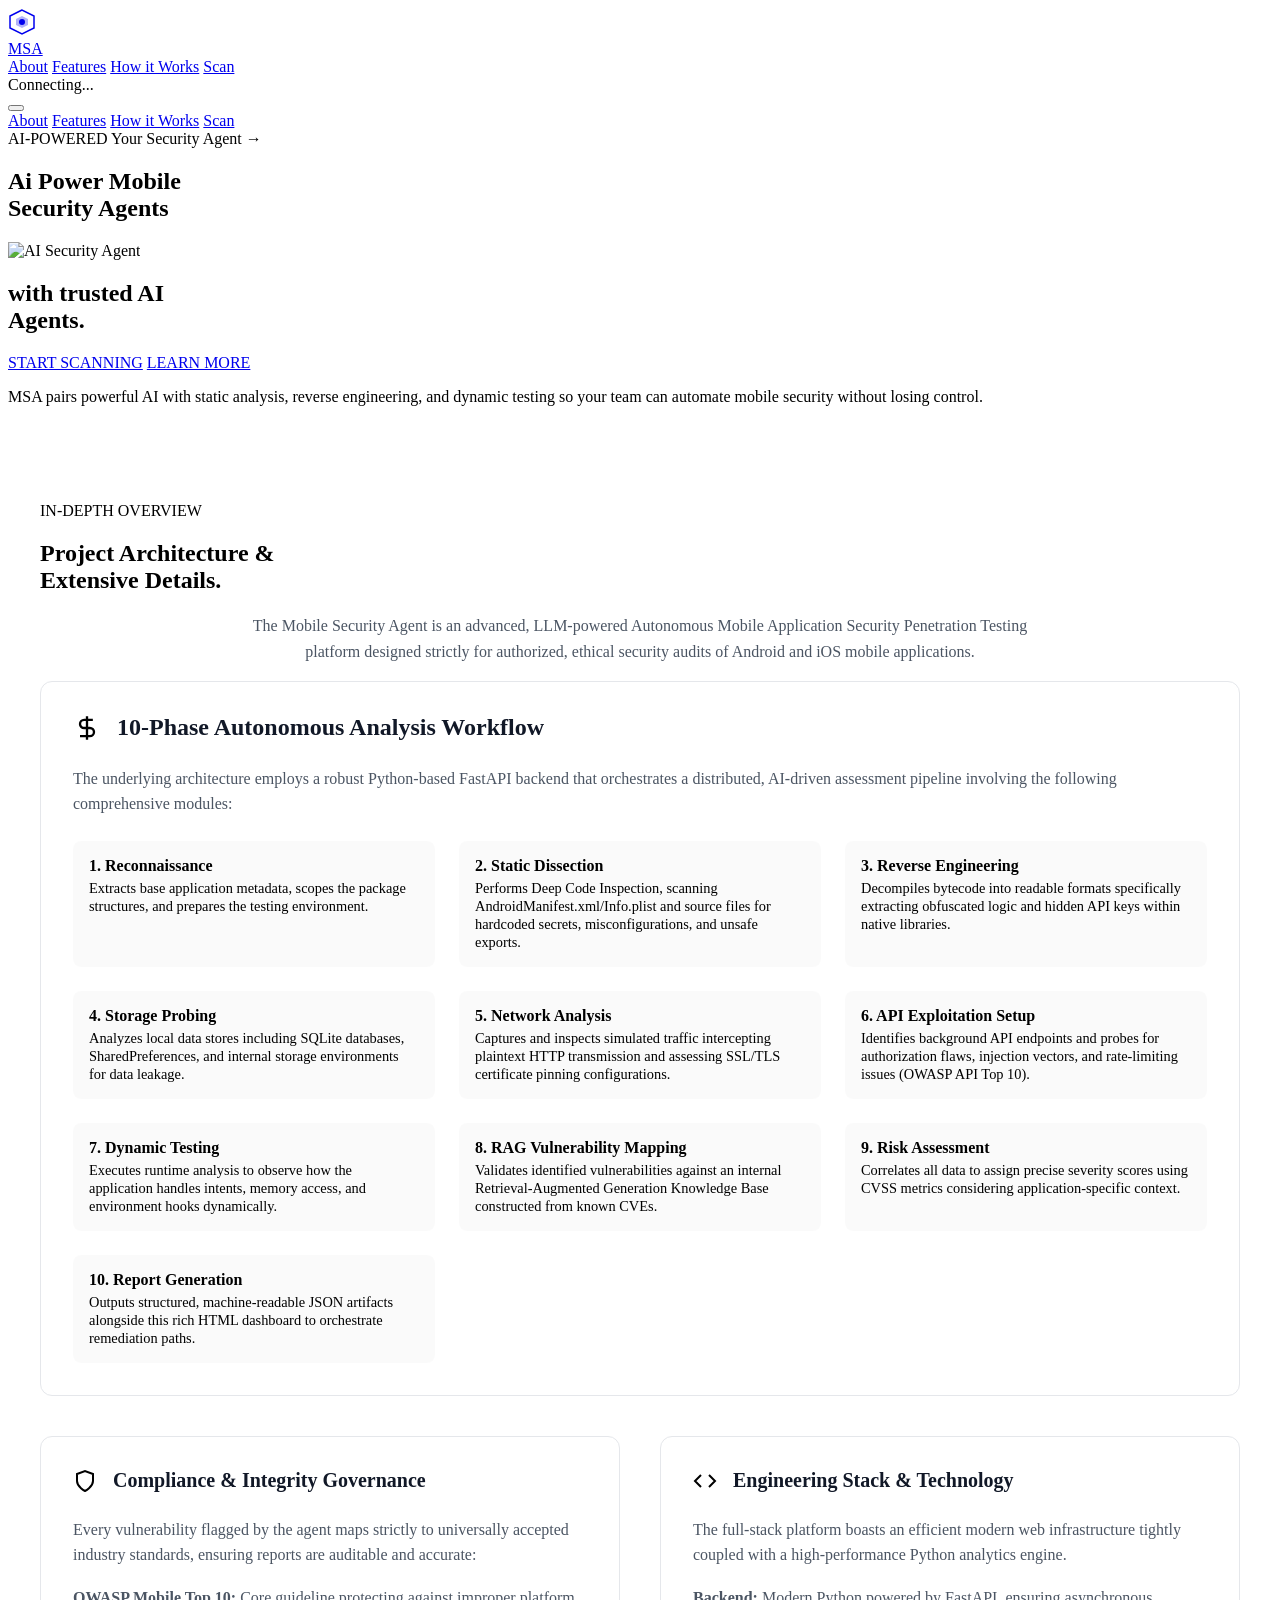
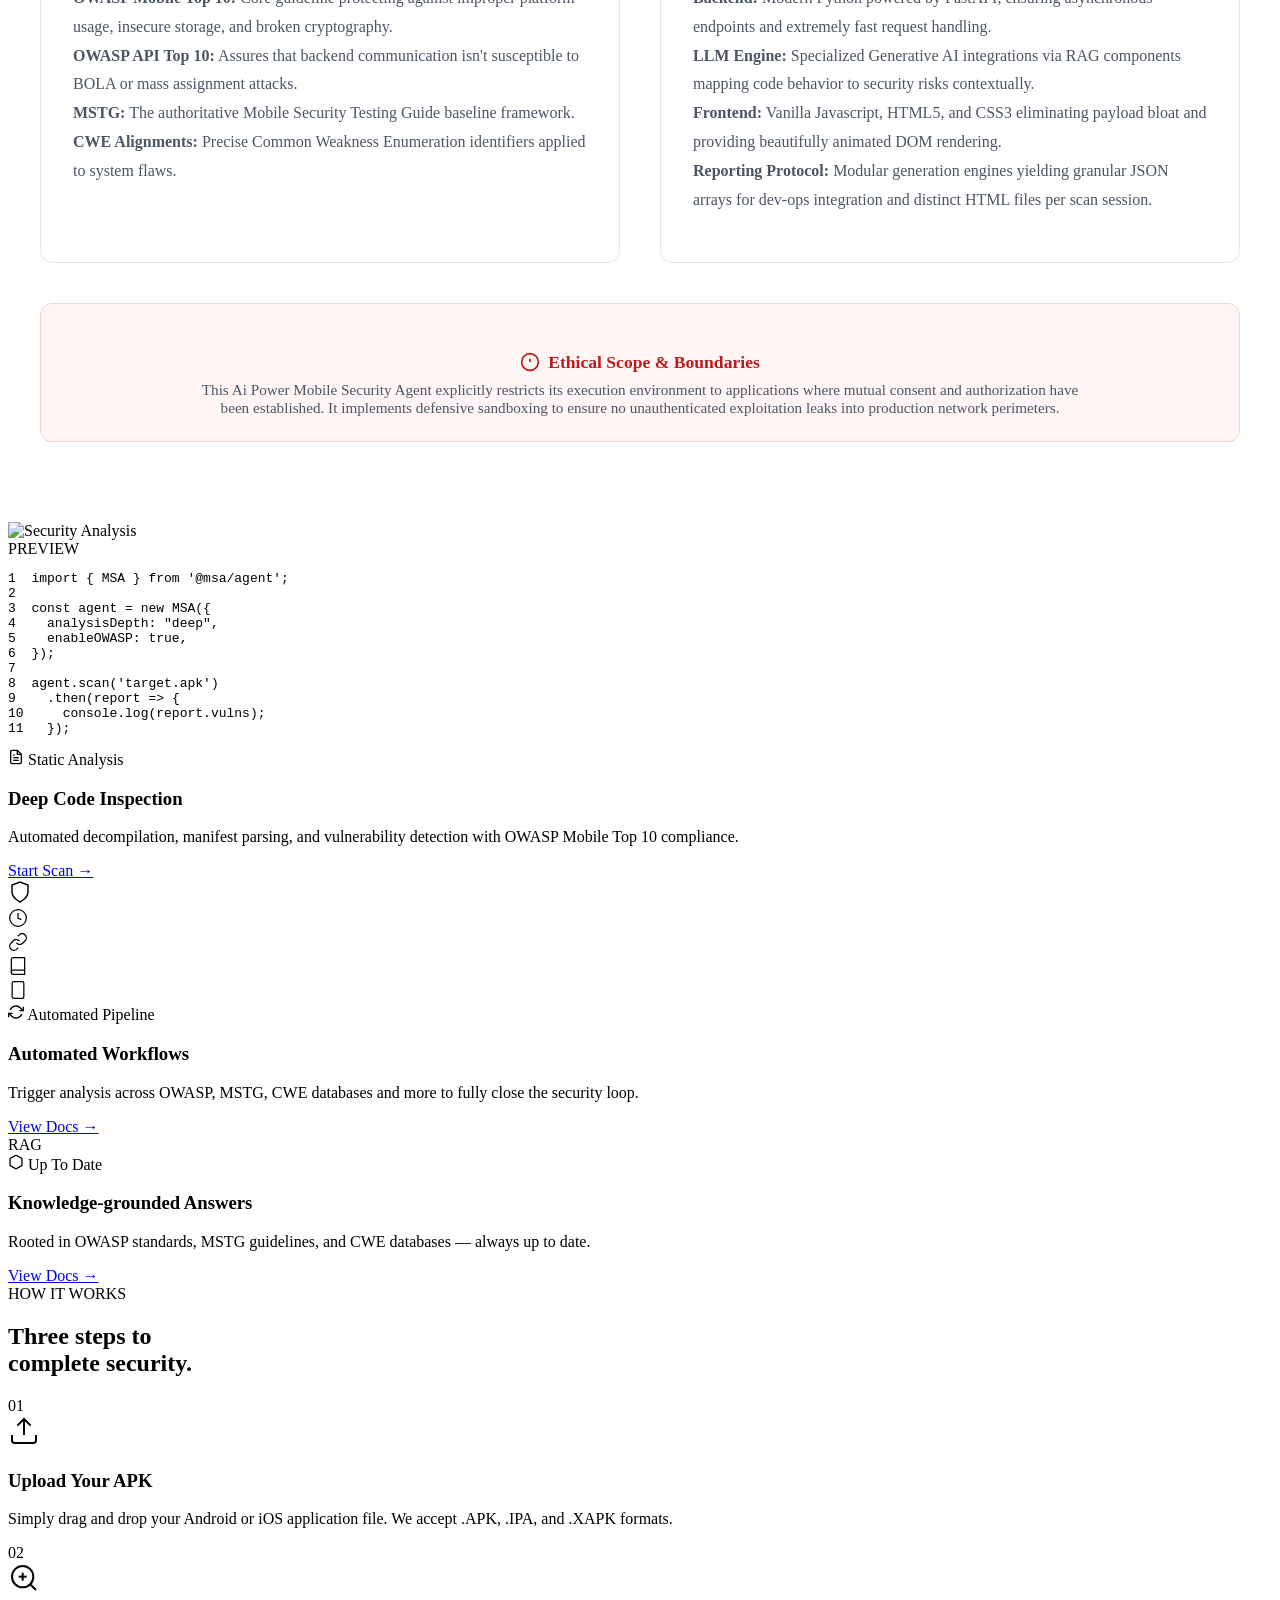
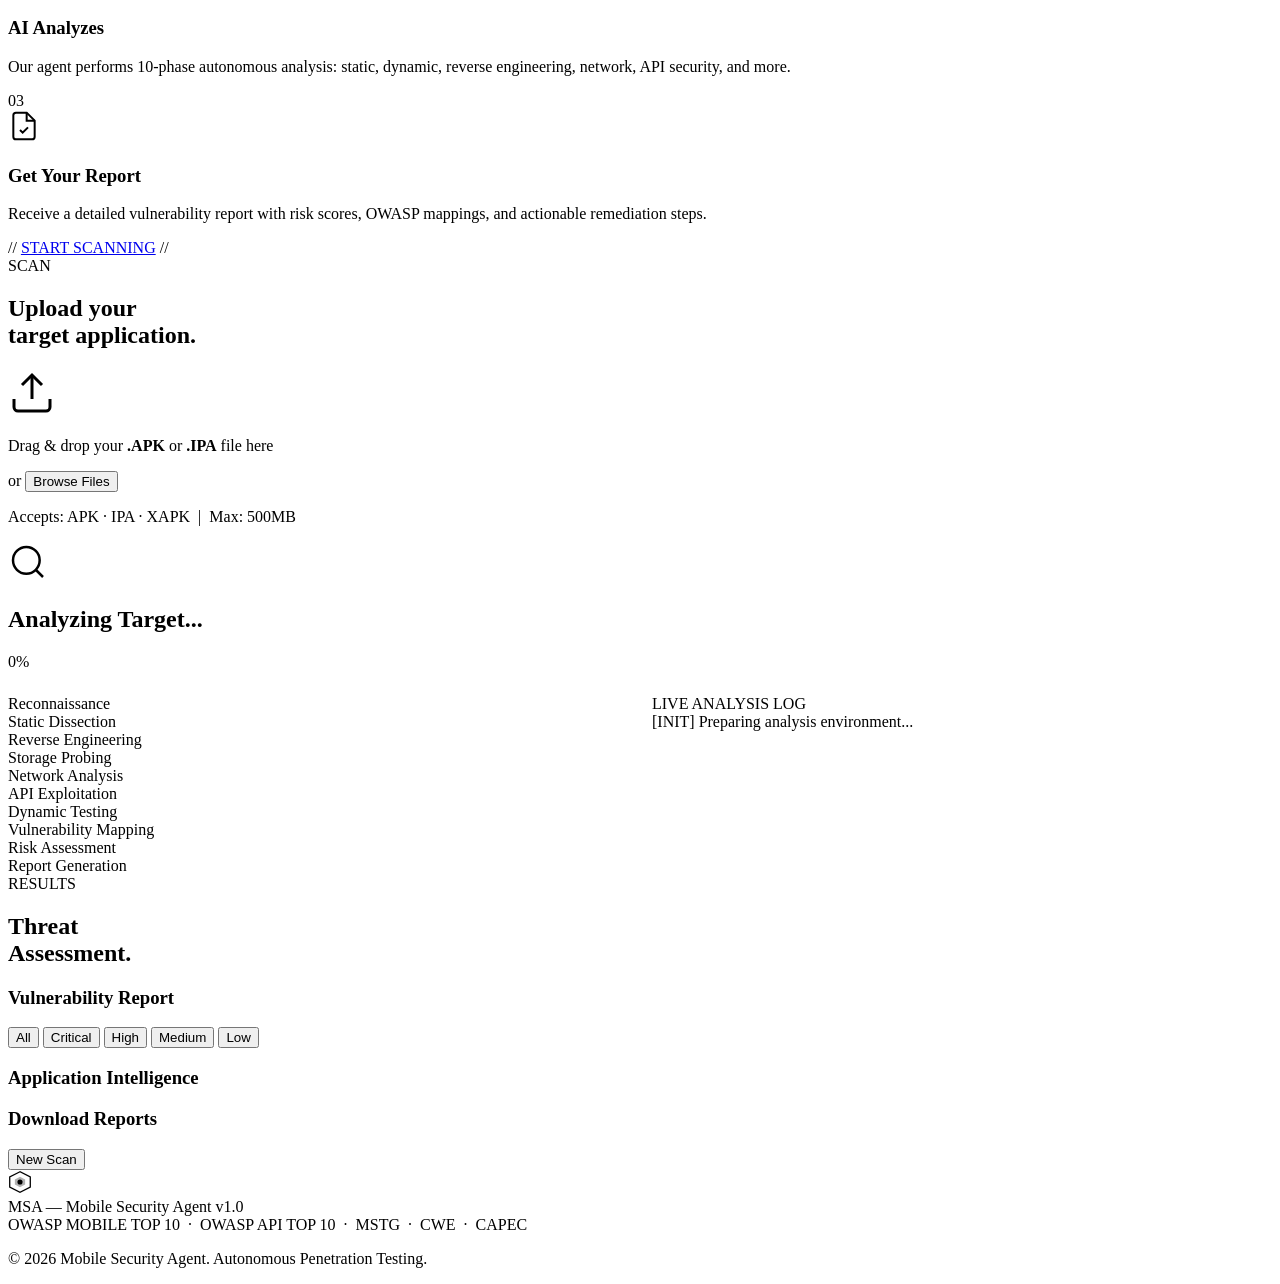
==== frontend/index.html @ b388f458 "chore: initial project setup and security baselines" ====
<!DOCTYPE html>
<html lang="en">

<head>
    <meta charset="UTF-8">
    <meta name="viewport" content="width=device-width, initial-scale=1.0">
    <meta name="description"
        content="Mobile Security Agent — Autonomous AI-powered mobile application security penetration testing platform.">
    <title>Ai Power Mobile Security Agents - Project Details</title>
    <link rel="preconnect" href="https://fonts.googleapis.com">
    <link rel="preconnect" href="https://fonts.gstatic.com" crossorigin>
    <link
        href="https://fonts.googleapis.com/css2?family=Inter:wght@300;400;500;600;700;800;900&family=JetBrains+Mono:wght@400;500;600&display=swap"
        rel="stylesheet">
    <link rel="stylesheet" href="/static/styles.css?v=2.0">
</head>

<body>
    <!-- Main Content -->
    <header id="main-header">
        <nav class="nav-container">
            <a href="#" class="nav-logo" id="nav-logo">
                <div class="logo-symbol">
                    <svg width="28" height="28" viewBox="0 0 28 28" fill="none">
                        <path d="M14 2L2 8v12l12 6 12-6V8L14 2z" stroke="currentColor" stroke-width="1.5" fill="none" />
                        <path d="M14 8l-6 3v6l6 3 6-3v-6l-6-3z" fill="currentColor" opacity="0.3" />
                        <circle cx="14" cy="14" r="3" fill="currentColor" />
                    </svg>
                </div>
                <span class="logo-text">MSA</span>
            </a>
            <div class="nav-center" id="nav-links">
                <a href="#about" class="nav-link">About</a>
                <a href="#features" class="nav-link">Features</a>
                <a href="#how-it-works" class="nav-link">How it Works</a>
                <a href="#scan" class="nav-link">Scan</a>
            </div>
            <div class="nav-right">
                <div class="status-pill" id="server-status">
                    <span class="status-dot"></span>
                    <span class="status-text">Connecting...</span>
                </div>
                <button class="hamburger" id="hamburger-btn" aria-label="Menu">
                    <span></span>
                    <span></span>
                    <span></span>
                </button>
            </div>
        </nav>
        <!-- Mobile Menu -->
        <div class="mobile-menu hidden" id="mobile-menu">
            <a href="#about" class="mobile-link">About</a>
            <a href="#features" class="mobile-link">Features</a>
            <a href="#how-it-works" class="mobile-link">How it Works</a>
            <a href="#scan" class="mobile-link">Scan</a>
        </div>
    </header>

    <!-- Main Content -->
    <main>
        <!-- Hero Section -->
        <section class="hero-section" id="hero">
            <div class="hero-content">
                <div class="hero-badge">
                    <span class="badge-tag">AI-POWERED</span>
                    <span class="badge-text">Your Security Agent →</span>
                </div>
                <h1 class="hero-title">
                    Ai Power Mobile<br>
                    Security Agents
                </h1>
                <div class="hero-image-container">
                    <img src="/static/images/hero-front.png" alt="AI Security Agent" class="hero-image" id="hero-img">
                    <div class="hero-image-glow"></div>
                </div>
                <h2 class="hero-subtitle">
                    with trusted AI<br>Agents.
                </h2>
                <div class="hero-cta-group">
                    <a href="#scan" class="btn btn-primary" id="hero-scan-btn">START SCANNING</a>
                    <a href="#features" class="btn btn-outline-accent">LEARN MORE</a>
                </div>
                <p class="hero-desc">
                    MSA pairs powerful AI with static analysis, reverse engineering,
                    and dynamic testing so your team can automate mobile security without losing control.
                </p>
            </div>
        </section>

        <!-- About Section -->
        <section class="about-section" id="about" style="padding: 5rem 2rem; max-width: 1200px; margin: 0 auto;">
            <div class="section-header">
                <span class="section-badge">IN-DEPTH OVERVIEW</span>
                <h2 class="section-title">Project Architecture &<br><span class="title-accent">Extensive Details.</span>
                </h2>
                <p
                    style="color: var(--text-secondary, #4b5563); margin-top: 1rem; max-width: 800px; margin-left: auto; margin-right: auto; text-align: center; line-height: 1.6;">
                    The Mobile Security Agent is an advanced, LLM-powered Autonomous Mobile Application Security
                    Penetration Testing platform designed strictly for authorized, ethical security audits of Android
                    and iOS mobile applications.
                </p>
            </div>

            <div style="display: flex; flex-direction: column; gap: 2.5rem;">
                <!-- Section 1: Core AI & Execution Pipeline -->
                <div
                    style="background: var(--surface-light, #ffffff); border: 1px solid var(--border-color, #e5e7eb); border-radius: 12px; padding: 2rem;">
                    <div style="display: flex; align-items: center; gap: 1rem; margin-bottom: 1.5rem;">
                        <svg width="28" height="28" viewBox="0 0 24 24" fill="none" stroke="currentColor"
                            stroke-width="2" style="color: var(--primary-color);">
                            <path d="M12 2v20M17 5H9.5a3.5 3.5 0 0 0 0 7h5a3.5 3.5 0 0 1 0 7H6" />
                        </svg>
                        <h3 style="color: var(--text-primary, #111827); font-size: 1.5rem; margin: 0;">10-Phase
                            Autonomous Analysis Workflow</h3>
                    </div>
                    <p style="color: var(--text-secondary, #4b5563); line-height: 1.6; margin-bottom: 1.5rem;">The
                        underlying architecture employs a robust Python-based FastAPI backend that orchestrates a
                        distributed, AI-driven assessment pipeline involving the following comprehensive modules:</p>
                    <div
                        style="display: grid; grid-template-columns: repeat(auto-fit, minmax(280px, 1fr)); gap: 1.5rem;">
                        <div style="padding: 1rem; background: rgba(0,0,0,0.02); border-radius: 8px;">
                            <strong style="display: block; color: var(--text-primary); margin-bottom: 0.25rem;">1.
                                Reconnaissance</strong>
                            <span style="font-size: 0.9rem; color: var(--text-secondary);">Extracts base application
                                metadata, scopes the package structures, and prepares the testing environment.</span>
                        </div>
                        <div style="padding: 1rem; background: rgba(0,0,0,0.02); border-radius: 8px;">
                            <strong style="display: block; color: var(--text-primary); margin-bottom: 0.25rem;">2.
                                Static Dissection</strong>
                            <span style="font-size: 0.9rem; color: var(--text-secondary);">Performs Deep Code
                                Inspection, scanning AndroidManifest.xml/Info.plist and source files for hardcoded
                                secrets, misconfigurations, and unsafe exports.</span>
                        </div>
                        <div style="padding: 1rem; background: rgba(0,0,0,0.02); border-radius: 8px;">
                            <strong style="display: block; color: var(--text-primary); margin-bottom: 0.25rem;">3.
                                Reverse Engineering</strong>
                            <span style="font-size: 0.9rem; color: var(--text-secondary);">Decompiles bytecode into
                                readable formats specifically extracting obfuscated logic and hidden API keys within
                                native libraries.</span>
                        </div>
                        <div style="padding: 1rem; background: rgba(0,0,0,0.02); border-radius: 8px;">
                            <strong style="display: block; color: var(--text-primary); margin-bottom: 0.25rem;">4.
                                Storage Probing</strong>
                            <span style="font-size: 0.9rem; color: var(--text-secondary);">Analyzes local data stores
                                including SQLite databases, SharedPreferences, and internal storage environments for
                                data leakage.</span>
                        </div>
                        <div style="padding: 1rem; background: rgba(0,0,0,0.02); border-radius: 8px;">
                            <strong style="display: block; color: var(--text-primary); margin-bottom: 0.25rem;">5.
                                Network Analysis</strong>
                            <span style="font-size: 0.9rem; color: var(--text-secondary);">Captures and inspects
                                simulated traffic intercepting plaintext HTTP transmission and assessing SSL/TLS
                                certificate pinning configurations.</span>
                        </div>
                        <div style="padding: 1rem; background: rgba(0,0,0,0.02); border-radius: 8px;">
                            <strong style="display: block; color: var(--text-primary); margin-bottom: 0.25rem;">6. API
                                Exploitation Setup</strong>
                            <span style="font-size: 0.9rem; color: var(--text-secondary);">Identifies background API
                                endpoints and probes for authorization flaws, injection vectors, and rate-limiting
                                issues (OWASP API Top 10).</span>
                        </div>
                        <div style="padding: 1rem; background: rgba(0,0,0,0.02); border-radius: 8px;">
                            <strong style="display: block; color: var(--text-primary); margin-bottom: 0.25rem;">7.
                                Dynamic Testing</strong>
                            <span style="font-size: 0.9rem; color: var(--text-secondary);">Executes runtime analysis to
                                observe how the application handles intents, memory access, and environment hooks
                                dynamically.</span>
                        </div>
                        <div style="padding: 1rem; background: rgba(0,0,0,0.02); border-radius: 8px;">
                            <strong style="display: block; color: var(--text-primary); margin-bottom: 0.25rem;">8. RAG
                                Vulnerability Mapping</strong>
                            <span style="font-size: 0.9rem; color: var(--text-secondary);">Validates identified
                                vulnerabilities against an internal Retrieval-Augmented Generation Knowledge Base
                                constructed from known CVEs.</span>
                        </div>
                        <div style="padding: 1rem; background: rgba(0,0,0,0.02); border-radius: 8px;">
                            <strong style="display: block; color: var(--text-primary); margin-bottom: 0.25rem;">9. Risk
                                Assessment</strong>
                            <span style="font-size: 0.9rem; color: var(--text-secondary);">Correlates all data to assign
                                precise severity scores using CVSS metrics considering application-specific
                                context.</span>
                        </div>
                        <div style="padding: 1rem; background: rgba(0,0,0,0.02); border-radius: 8px;">
                            <strong style="display: block; color: var(--text-primary); margin-bottom: 0.25rem;">10.
                                Report Generation</strong>
                            <span style="font-size: 0.9rem; color: var(--text-secondary);">Outputs structured,
                                machine-readable JSON artifacts alongside this rich HTML dashboard to orchestrate
                                remediation paths.</span>
                        </div>
                    </div>
                </div>

                <!-- Section 2: Standards & Engineering Stack -->
                <div style="display: grid; grid-template-columns: repeat(auto-fit, minmax(350px, 1fr)); gap: 2.5rem;">

                    <div
                        style="background: var(--surface-light, #ffffff); border: 1px solid var(--border-color, #e5e7eb); border-radius: 12px; padding: 2rem;">
                        <div style="display: flex; align-items: center; gap: 1rem; margin-bottom: 1.5rem;">
                            <svg width="24" height="24" viewBox="0 0 24 24" fill="none" stroke="currentColor"
                                stroke-width="2" style="color: var(--primary-color);">
                                <path d="M12 22s8-4 8-10V5l-8-3-8 3v7c0 6 8 10 8 10z" />
                            </svg>
                            <h3 style="color: var(--text-primary, #111827); font-size: 1.25rem; margin: 0;">Compliance &
                                Integrity Governance</h3>
                        </div>
                        <p style="color: var(--text-secondary, #4b5563); line-height: 1.6; margin-bottom: 1rem;">
                            Every vulnerability flagged by the agent maps strictly to universally accepted industry
                            standards, ensuring reports are auditable and accurate:
                        </p>
                        <ul
                            style="color: var(--text-secondary, #4b5563); line-height: 1.8; list-style-type: none; padding-left: 0;">
                            <li><strong style="color: var(--text-primary);">OWASP Mobile Top 10:</strong> Core guideline
                                protecting against improper platform usage, insecure storage, and broken cryptography.
                            </li>
                            <li><strong style="color: var(--text-primary);">OWASP API Top 10:</strong> Assures that
                                backend communication isn't susceptible to BOLA or mass assignment attacks.</li>
                            <li><strong style="color: var(--text-primary);">MSTG:</strong> The authoritative Mobile
                                Security Testing Guide baseline framework.</li>
                            <li><strong style="color: var(--text-primary);">CWE Alignments:</strong> Precise Common
                                Weakness Enumeration identifiers applied to system flaws.</li>
                        </ul>
                    </div>

                    <div
                        style="background: var(--surface-light, #ffffff); border: 1px solid var(--border-color, #e5e7eb); border-radius: 12px; padding: 2rem;">
                        <div style="display: flex; align-items: center; gap: 1rem; margin-bottom: 1.5rem;">
                            <svg width="24" height="24" viewBox="0 0 24 24" fill="none" stroke="currentColor"
                                stroke-width="2" style="color: var(--primary-color);">
                                <polyline points="16 18 22 12 16 6" />
                                <polyline points="8 6 2 12 8 18" />
                            </svg>
                            <h3 style="color: var(--text-primary, #111827); font-size: 1.25rem; margin: 0;">Engineering
                                Stack & Technology</h3>
                        </div>
                        <p style="color: var(--text-secondary, #4b5563); line-height: 1.6; margin-bottom: 1rem;">
                            The full-stack platform boasts an efficient modern web infrastructure tightly coupled with a
                            high-performance Python analytics engine.
                        </p>
                        <ul
                            style="color: var(--text-secondary, #4b5563); line-height: 1.8; list-style-type: none; padding-left: 0;">
                            <li><strong style="color: var(--text-primary);">Backend:</strong> Modern Python powered by
                                FastAPI, ensuring asynchronous endpoints and extremely fast request handling.</li>
                            <li><strong style="color: var(--text-primary);">LLM Engine:</strong> Specialized Generative
                                AI integrations via RAG components mapping code behavior to security risks contextually.
                            </li>
                            <li><strong style="color: var(--text-primary);">Frontend:</strong> Vanilla Javascript,
                                HTML5, and CSS3 eliminating payload bloat and providing beautifully animated DOM
                                rendering.</li>
                            <li><strong style="color: var(--text-primary);">Reporting Protocol:</strong> Modular
                                generation engines yielding granular JSON arrays for dev-ops integration and distinct
                                HTML files per scan session.</li>
                        </ul>
                    </div>
                </div>

                <!-- Section 3: Ethical Boundaries -->
                <div
                    style="background: rgba(239, 68, 68, 0.05); border: 1px solid rgba(239, 68, 68, 0.2); border-radius: 12px; padding: 1.5rem; text-align: center;">
                    <h4
                        style="color: #b91c1c; margin-bottom: 0.5rem; font-size: 1.1rem; display: flex; align-items: center; justify-content: center; gap: 0.5rem;">
                        <svg width="20" height="20" viewBox="0 0 24 24" fill="none" stroke="currentColor"
                            stroke-width="2">
                            <circle cx="12" cy="12" r="10" />
                            <line x1="12" y1="8" x2="12" y2="12" />
                            <line x1="12" y1="16" x2="12.01" y2="16" />
                        </svg>
                        Ethical Scope & Boundaries
                    </h4>
                    <p
                        style="color: var(--text-secondary, #4b5563); font-size: 0.95rem; margin: 0; max-width: 900px; margin-left: auto; margin-right: auto;">
                        This Ai Power Mobile Security Agent explicitly restricts its execution environment to
                        applications where mutual consent and authorization have been established. It implements
                        defensive sandboxing to ensure no unauthenticated exploitation leaks into production network
                        perimeters.
                    </p>
                </div>
            </div>
        </section>

        <!-- Features Section -->
        <section class="features-section" id="features">
            <!-- Feature Card 1: Code Analysis -->
            <div class="feature-card">
                <div class="feature-visual">
                    <img src="/static/images/hero-back.png" alt="Security Analysis" class="feature-hero-img">
                    <div class="code-preview">
                        <div class="code-header">
                            <span class="code-dot red"></span>
                            <span class="code-dot yellow"></span>
                            <span class="code-dot green"></span>
                            <span class="code-label">PREVIEW</span>
                        </div>
                        <pre class="code-content"><code><span class="code-line-num">1</span>  <span class="code-keyword">import</span> { <span class="code-var">MSA</span> } <span class="code-keyword">from</span> <span class="code-string">'@msa/agent'</span>;
<span class="code-line-num">2</span>
<span class="code-line-num">3</span>  <span class="code-keyword">const</span> <span class="code-var">agent</span> = <span class="code-keyword">new</span> <span class="code-func">MSA</span>({
<span class="code-line-num">4</span>    <span class="code-prop">analysisDepth</span>: <span class="code-string">"deep"</span>,
<span class="code-line-num">5</span>    <span class="code-prop">enableOWASP</span>: <span class="code-bool">true</span>,
<span class="code-line-num">6</span>  });
<span class="code-line-num">7</span>
<span class="code-line-num">8</span>  <span class="code-var">agent</span>.<span class="code-func">scan</span>(<span class="code-string">'target.apk'</span>)
<span class="code-line-num">9</span>    .<span class="code-func">then</span>(<span class="code-var">report</span> => {
<span class="code-line-num">10</span>     <span class="code-var">console</span>.<span class="code-func">log</span>(<span class="code-var">report</span>.<span class="code-prop">vulns</span>);
<span class="code-line-num">11</span>   });</code></pre>
                    </div>
                </div>
                <div class="feature-info">
                    <div class="feature-tag">
                        <svg width="16" height="16" viewBox="0 0 24 24" fill="none" stroke="currentColor"
                            stroke-width="2">
                            <path d="M14 2H6a2 2 0 00-2 2v16a2 2 0 002 2h12a2 2 0 002-2V8z" />
                            <path d="M14 2v6h6" />
                            <path d="M16 13H8" />
                            <path d="M16 17H8" />
                            <path d="M10 9H8" />
                        </svg>
                        <span>Static Analysis</span>
                    </div>
                    <h3 class="feature-title">Deep Code Inspection</h3>
                    <p class="feature-desc">Automated decompilation, manifest parsing, and vulnerability detection with
                        OWASP Mobile Top 10 compliance.</p>
                    <a href="#scan" class="feature-link">Start Scan →</a>
                </div>
            </div>

            <!-- Integrations Visual -->
            <div class="integrations-card">
                <div class="integrations-visual">
                    <div class="integration-orbit">
                        <div class="orbit-center">
                            <svg width="24" height="24" viewBox="0 0 24 24" fill="none" stroke="currentColor"
                                stroke-width="1.5">
                                <path d="M12 22s8-4 8-10V5l-8-3-8 3v7c0 6 8 10 8 10z" />
                            </svg>
                        </div>
                        <div class="orbit-item orbit-1" title="OWASP">
                            <svg width="20" height="20" viewBox="0 0 24 24" fill="none" stroke="currentColor"
                                stroke-width="1.5">
                                <circle cx="12" cy="12" r="10" />
                                <path d="M12 6v6l4 2" />
                            </svg>
                        </div>
                        <div class="orbit-item orbit-2" title="APIs">
                            <svg width="20" height="20" viewBox="0 0 24 24" fill="none" stroke="currentColor"
                                stroke-width="1.5">
                                <path d="M10 13a5 5 0 007.54.54l3-3a5 5 0 00-7.07-7.07l-1.72 1.71" />
                                <path d="M14 11a5 5 0 00-7.54-.54l-3 3a5 5 0 007.07 7.07l1.71-1.71" />
                            </svg>
                        </div>
                        <div class="orbit-item orbit-3" title="CWE">
                            <svg width="20" height="20" viewBox="0 0 24 24" fill="none" stroke="currentColor"
                                stroke-width="1.5">
                                <path d="M4 19.5A2.5 2.5 0 016.5 17H20" />
                                <path d="M6.5 2H20v20H6.5A2.5 2.5 0 014 19.5v-15A2.5 2.5 0 016.5 2z" />
                            </svg>
                        </div>
                        <div class="orbit-item orbit-4" title="MSTG">
                            <svg width="20" height="20" viewBox="0 0 24 24" fill="none" stroke="currentColor"
                                stroke-width="1.5">
                                <rect x="5" y="2" width="14" height="20" rx="2" ry="2" />
                                <line x1="12" y1="18" x2="12.01" y2="18" />
                            </svg>
                        </div>
                    </div>
                </div>
                <div class="feature-info">
                    <div class="feature-tag tag-loop">
                        <svg width="16" height="16" viewBox="0 0 24 24" fill="none" stroke="currentColor"
                            stroke-width="2">
                            <polyline points="23 4 23 10 17 10" />
                            <polyline points="1 20 1 14 7 14" />
                            <path d="M3.51 9a9 9 0 0114.85-3.36L23 10M1 14l4.64 4.36A9 9 0 0020.49 15" />
                        </svg>
                        <span>Automated Pipeline</span>
                    </div>
                    <h3 class="feature-title">Automated Workflows</h3>
                    <p class="feature-desc">Trigger analysis across OWASP, MSTG, CWE databases and more to fully close
                        the security loop.</p>
                    <a href="#how-it-works" class="feature-link">View Docs →</a>
                </div>
            </div>

            <!-- Knowledge Base Card -->
            <div class="feature-card feature-card-alt">
                <div class="feature-visual knowledge-visual">
                    <div class="knowledge-grid">
                        <div class="knowledge-node node-1">
                            <div class="node-dot"></div>
                            <div class="node-line line-h"></div>
                            <div class="node-line line-v"></div>
                        </div>
                        <div class="knowledge-node node-2">
                            <div class="node-dot"></div>
                        </div>
                        <div class="knowledge-node node-3">
                            <div class="node-dot"></div>
                            <div class="node-line line-h"></div>
                        </div>
                        <div class="knowledge-node node-4">
                            <div class="node-dot dot-accent"></div>
                            <span class="node-label">RAG</span>
                        </div>
                    </div>
                </div>
                <div class="feature-info">
                    <div class="feature-tag tag-data">
                        <svg width="16" height="16" viewBox="0 0 24 24" fill="none" stroke="currentColor"
                            stroke-width="2">
                            <path
                                d="M21 16V8a2 2 0 00-1-1.73l-7-4a2 2 0 00-2 0l-7 4A2 2 0 003 8v8a2 2 0 001 1.73l7 4a2 2 0 002 0l7-4A2 2 0 0021 16z" />
                        </svg>
                        <span>Up To Date</span>
                    </div>
                    <h3 class="feature-title">Knowledge-grounded Answers</h3>
                    <p class="feature-desc">Rooted in OWASP standards, MSTG guidelines, and CWE databases — always up to
                        date.</p>
                    <a href="#" class="feature-link">View Docs →</a>
                </div>
            </div>
        </section>

        <!-- How It Works Section -->
        <section class="how-section" id="how-it-works">
            <div class="section-header">
                <span class="section-badge">HOW IT WORKS</span>
                <h2 class="section-title">Three steps to<br><span class="title-accent">complete security.</span></h2>
            </div>
            <div class="steps-grid">
                <div class="step-card" data-step="01">
                    <div class="step-number">01</div>
                    <div class="step-icon">
                        <svg width="32" height="32" viewBox="0 0 24 24" fill="none" stroke="currentColor"
                            stroke-width="1.5">
                            <path d="M21 15v4a2 2 0 01-2 2H5a2 2 0 01-2-2v-4" />
                            <polyline points="17 8 12 3 7 8" />
                            <line x1="12" y1="3" x2="12" y2="15" />
                        </svg>
                    </div>
                    <h3>Upload Your APK</h3>
                    <p>Simply drag and drop your Android or iOS application file. We accept .APK, .IPA, and .XAPK
                        formats.</p>
                </div>
                <div class="step-card" data-step="02">
                    <div class="step-number">02</div>
                    <div class="step-icon">
                        <svg width="32" height="32" viewBox="0 0 24 24" fill="none" stroke="currentColor"
                            stroke-width="1.5">
                            <circle cx="11" cy="11" r="8" />
                            <path d="M21 21l-4.35-4.35" />
                            <path d="M11 8v6" />
                            <path d="M8 11h6" />
                        </svg>
                    </div>
                    <h3>AI Analyzes</h3>
                    <p>Our agent performs 10-phase autonomous analysis: static, dynamic, reverse engineering, network,
                        API security, and more.</p>
                </div>
                <div class="step-card" data-step="03">
                    <div class="step-number">03</div>
                    <div class="step-icon">
                        <svg width="32" height="32" viewBox="0 0 24 24" fill="none" stroke="currentColor"
                            stroke-width="1.5">
                            <path d="M14 2H6a2 2 0 00-2 2v16a2 2 0 002 2h12a2 2 0 002-2V8z" />
                            <path d="M14 2v6h6" />
                            <path d="M9 15l2 2 4-4" />
                        </svg>
                    </div>
                    <h3>Get Your Report</h3>
                    <p>Receive a detailed vulnerability report with risk scores, OWASP mappings, and actionable
                        remediation steps.</p>
                </div>
            </div>
        </section>

        <!-- CTA Banner -->
        <section class="cta-banner">
            <div class="cta-content">
                <span class="cta-slash">//</span>
                <a href="#scan" class="btn btn-primary btn-lg" id="cta-scan-btn">START SCANNING</a>
                <span class="cta-slash">//</span>
            </div>
        </section>

        <!-- Scan Section (Upload) -->
        <section class="scan-section" id="scan">
            <div class="section-header">
                <span class="section-badge">SCAN</span>
                <h2 class="section-title">Upload your<br><span class="title-accent">target application.</span></h2>
            </div>
            <div class="upload-card" id="upload-area">
                <div class="drop-zone" id="drop-zone">
                    <input type="file" id="file-input" accept=".apk,.ipa,.xapk" hidden>
                    <div class="drop-content">
                        <div class="drop-icon-wrapper">
                            <svg width="48" height="48" viewBox="0 0 24 24" fill="none" stroke="currentColor"
                                stroke-width="1.5">
                                <path d="M21 15v4a2 2 0 01-2 2H5a2 2 0 01-2-2v-4" />
                                <polyline points="17 8 12 3 7 8" />
                                <line x1="12" y1="3" x2="12" y2="15" />
                            </svg>
                        </div>
                        <p class="drop-text">Drag & drop your <strong>.APK</strong> or <strong>.IPA</strong> file here
                        </p>
                        <span class="drop-divider">or</span>
                        <button class="btn btn-primary" id="browse-btn">Browse Files</button>
                    </div>
                </div>
                <p class="upload-meta">Accepts: APK · IPA · XAPK &nbsp;|&nbsp; Max: 500MB</p>
            </div>
        </section>

        <!-- Scanning Section (hidden by default) -->
        <section class="scanning-section hidden" id="scan-progress-section">
            <div class="scanning-card">
                <div class="scanning-header">
                    <div class="scanning-icon-anim">
                        <svg width="40" height="40" viewBox="0 0 24 24" fill="none" stroke="currentColor"
                            stroke-width="1.5">
                            <circle cx="11" cy="11" r="8" />
                            <path d="M21 21l-4.35-4.35" />
                        </svg>
                    </div>
                    <h2>Analyzing Target...</h2>
                    <p class="scanning-filename" id="scan-filename"></p>
                    <p class="scanning-step" id="scan-current-step"
                        style="font-size:0.8rem;color:var(--accent);margin-top:0.25rem;font-weight:600;"></p>
                </div>
                <div class="progress-wrapper">
                    <div class="progress-bar">
                        <div class="progress-fill" id="progress-fill"></div>
                    </div>
                    <span class="progress-pct" id="progress-text">0%</span>
                </div>
                <div class="scan-layout"
                    style="display:grid;grid-template-columns:1fr 1fr;gap:1.5rem;margin-top:1.5rem;">
                    <div class="analysis-steps" id="analysis-steps">
                        <div class="astep" data-step="1"><span class="astep-dot"></span><span>Reconnaissance</span>
                        </div>
                        <div class="astep" data-step="2"><span class="astep-dot"></span><span>Static Dissection</span>
                        </div>
                        <div class="astep" data-step="3"><span class="astep-dot"></span><span>Reverse Engineering</span>
                        </div>
                        <div class="astep" data-step="4"><span class="astep-dot"></span><span>Storage Probing</span>
                        </div>
                        <div class="astep" data-step="5"><span class="astep-dot"></span><span>Network Analysis</span>
                        </div>
                        <div class="astep" data-step="6"><span class="astep-dot"></span><span>API Exploitation</span>
                        </div>
                        <div class="astep" data-step="7"><span class="astep-dot"></span><span>Dynamic Testing</span>
                        </div>
                        <div class="astep" data-step="8"><span class="astep-dot"></span><span>Vulnerability
                                Mapping</span></div>
                        <div class="astep" data-step="9"><span class="astep-dot"></span><span>Risk Assessment</span>
                        </div>
                        <div class="astep" data-step="10"><span class="astep-dot"></span><span>Report Generation</span>
                        </div>
                    </div>
                    <!-- Live Terminal Output -->
                    <div class="live-terminal" id="live-terminal">
                        <div class="terminal-header">
                            <span class="terminal-dot" style="background:#ef4444"></span>
                            <span class="terminal-dot" style="background:#f59e0b"></span>
                            <span class="terminal-dot" style="background:#22c55e"></span>
                            <span class="terminal-title">LIVE ANALYSIS LOG</span>
                        </div>
                        <div class="terminal-body" id="terminal-output">
                            <div class="terminal-line">[INIT] Preparing analysis environment...</div>
                        </div>
                    </div>
                </div>
            </div>
        </section>

        <!-- Results Section (hidden by default) -->
        <section class="results-section hidden" id="results-section">
            <div class="section-header">
                <span class="section-badge badge-danger">RESULTS</span>
                <h2 class="section-title">Threat<br><span class="title-accent">Assessment.</span></h2>
            </div>

            <div class="risk-summary-card" id="risk-summary">
                <div class="risk-grid" id="risk-cards"></div>
                <div class="overall-risk-bar" id="overall-risk"></div>
            </div>

            <div class="findings-card" id="findings-card">
                <div class="findings-header">
                    <h3>Vulnerability Report</h3>
                    <div class="filter-pills">
                        <button class="filter-pill active" data-filter="all">All</button>
                        <button class="filter-pill" data-filter="critical">Critical</button>
                        <button class="filter-pill" data-filter="high">High</button>
                        <button class="filter-pill" data-filter="medium">Medium</button>
                        <button class="filter-pill" data-filter="low">Low</button>
                    </div>
                </div>
                <div class="findings-list" id="findings-list"></div>
            </div>

            <div class="app-info-card" id="app-info">
                <h3>Application Intelligence</h3>
                <div class="info-columns" id="info-grid"></div>
            </div>

            <div class="report-downloads" id="reports-card">
                <h3>Download Reports</h3>
                <div class="report-btns" id="report-buttons"></div>
            </div>

            <div class="results-actions">
                <button class="btn btn-primary btn-lg" id="new-scan-btn">New Scan</button>
            </div>
        </section>
    </main>

    <!-- Footer -->
    <footer id="main-footer">
        <div class="footer-content">
            <div class="footer-brand">
                <div class="logo-symbol">
                    <svg width="24" height="24" viewBox="0 0 28 28" fill="none">
                        <path d="M14 2L2 8v12l12 6 12-6V8L14 2z" stroke="currentColor" stroke-width="1.5" fill="none" />
                        <path d="M14 8l-6 3v6l6 3 6-3v-6l-6-3z" fill="currentColor" opacity="0.3" />
                        <circle cx="14" cy="14" r="3" fill="currentColor" />
                    </svg>
                </div>
                <span>MSA — Mobile Security Agent v1.0</span>
            </div>
            <div class="footer-standards">
                OWASP MOBILE TOP 10 &nbsp;·&nbsp; OWASP API TOP 10 &nbsp;·&nbsp; MSTG &nbsp;·&nbsp; CWE &nbsp;·&nbsp;
                CAPEC
            </div>
            <p class="footer-copy">© 2026 Mobile Security Agent. Autonomous Penetration Testing.</p>
        </div>
    </footer>

    <script src="/static/app.js?v=2.0"></script>
</body>

</html>
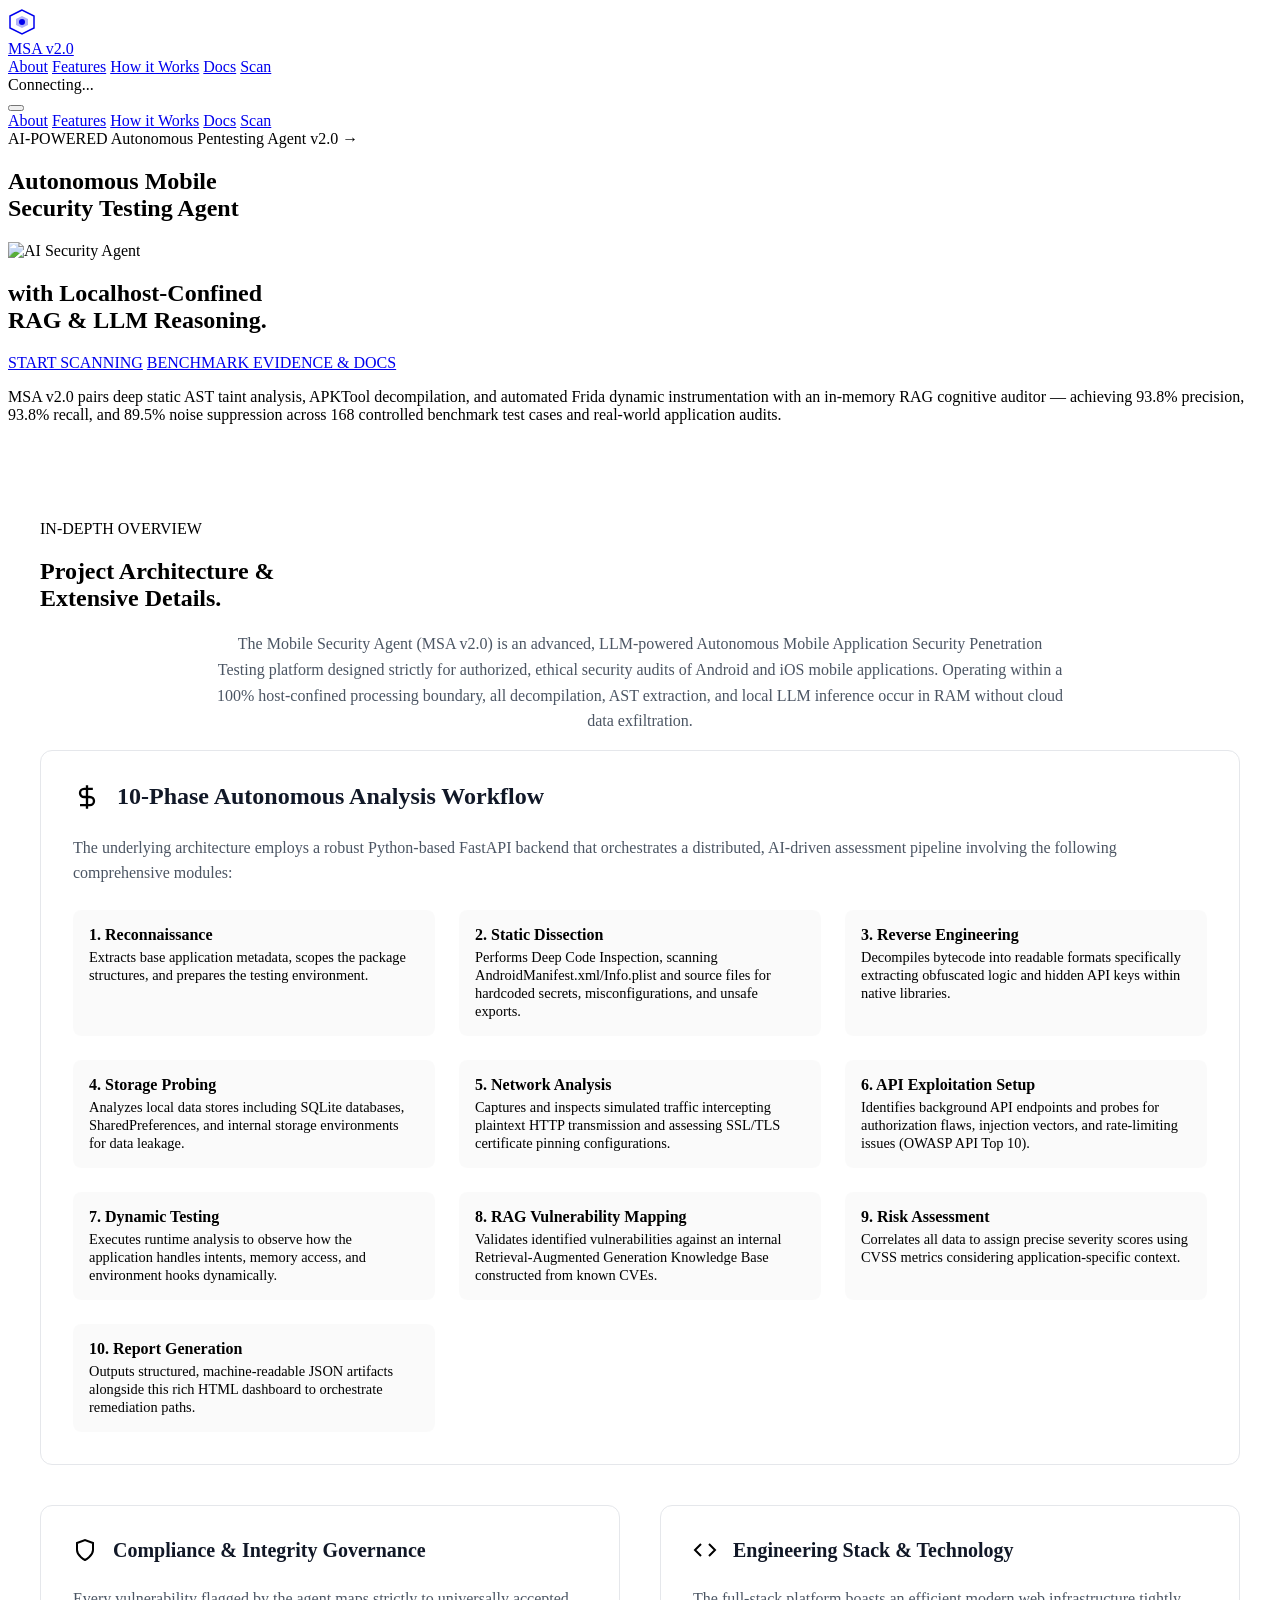
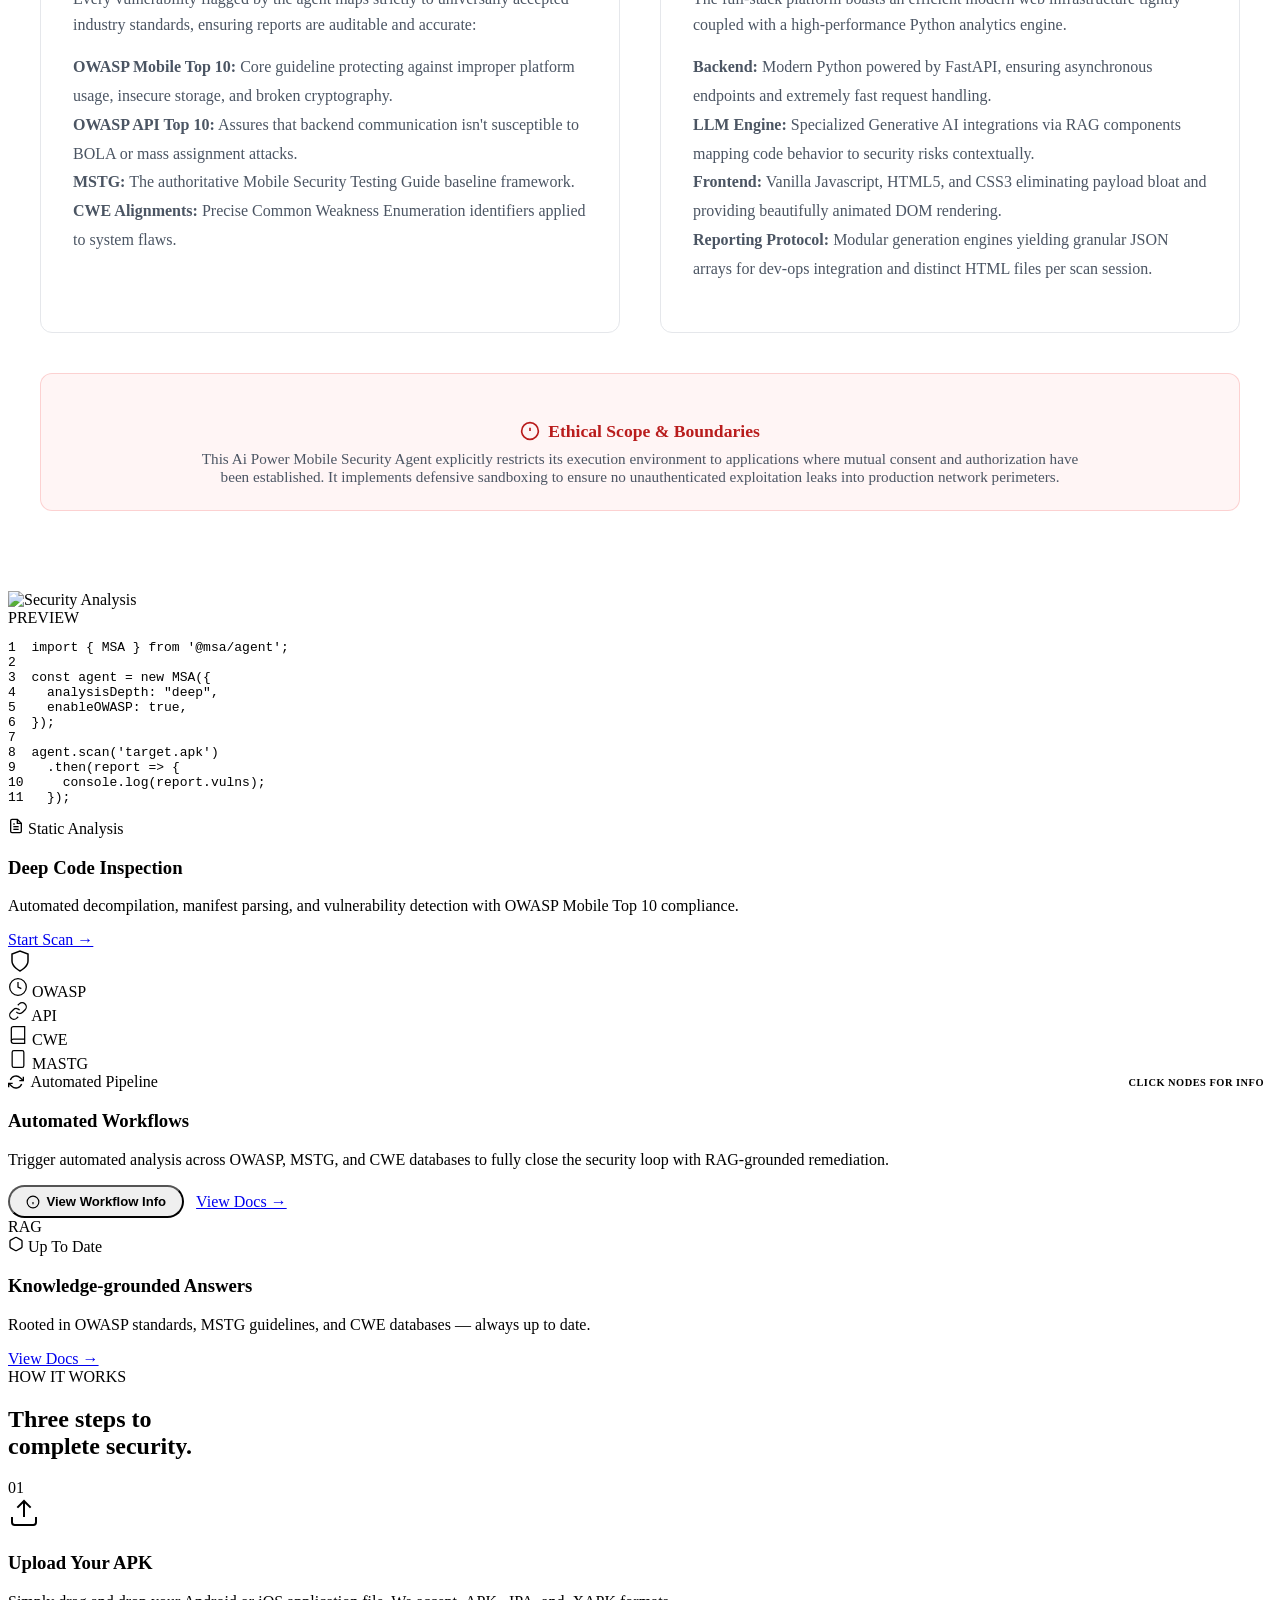
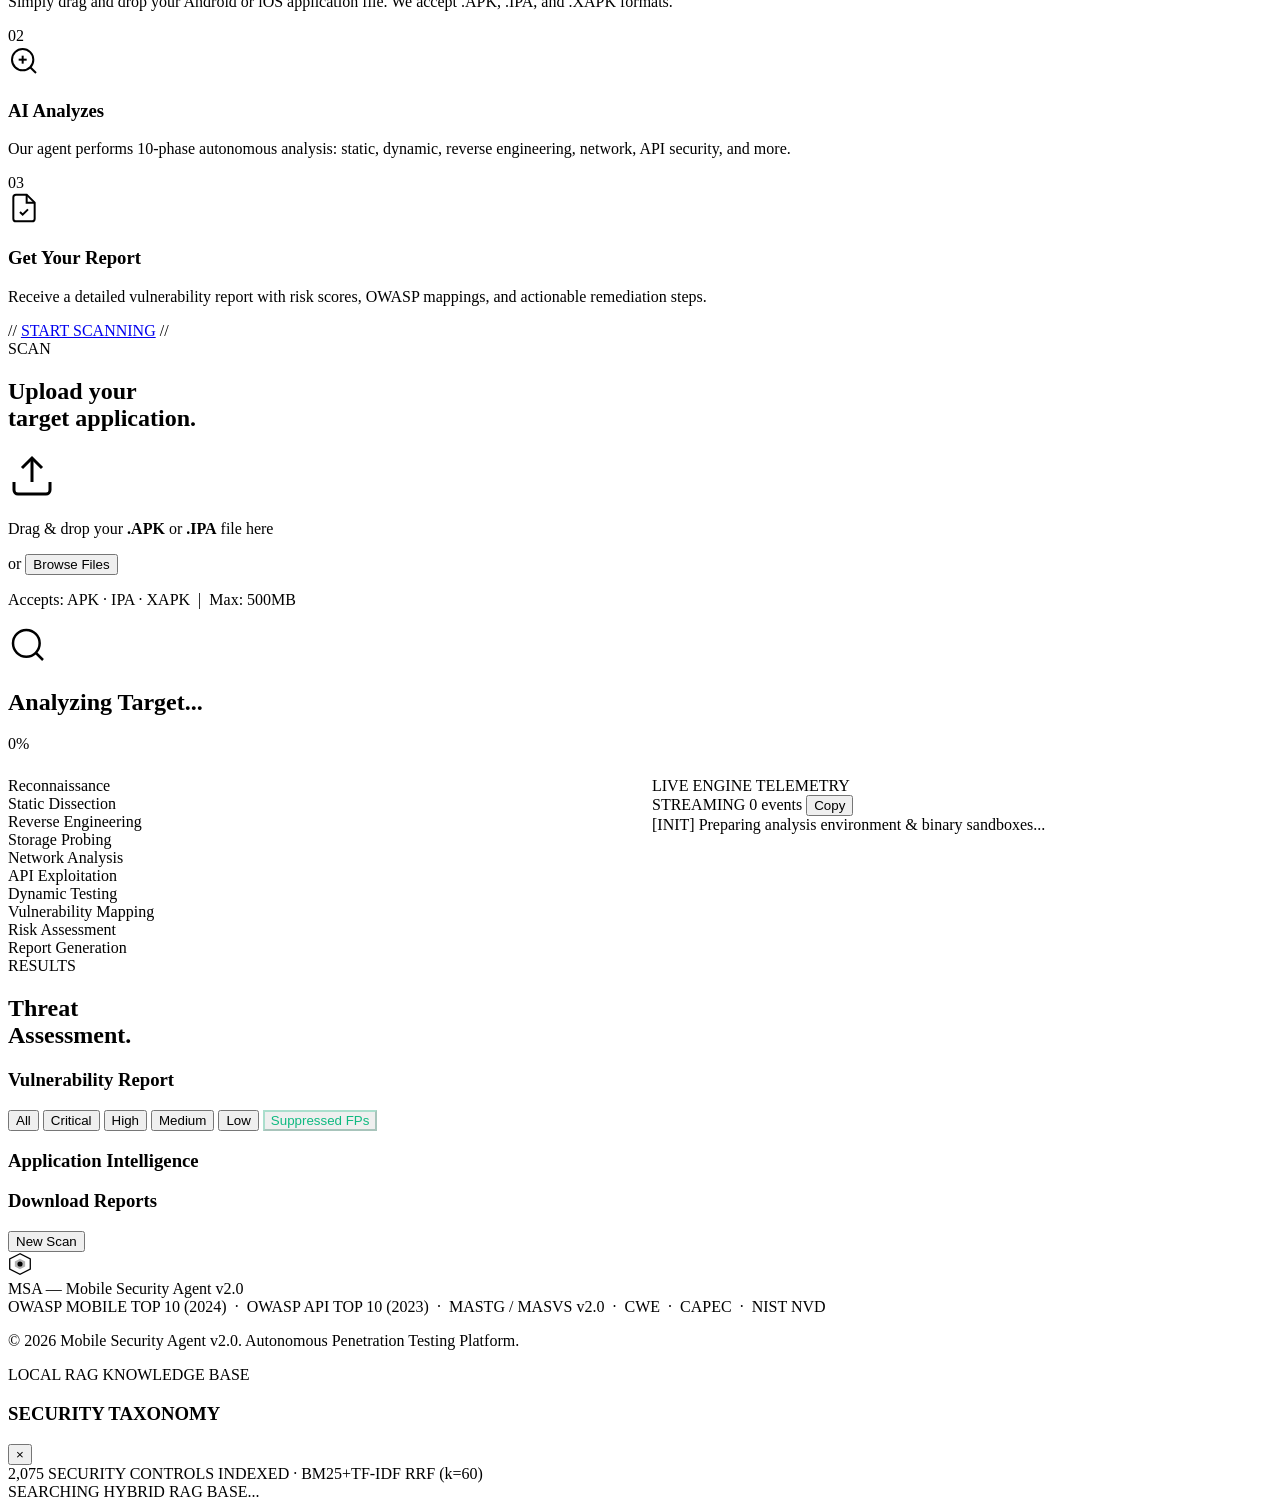
==== commit b97fcf52: "feat(system): comprehensive MSA v2.0 platform core, pipelines, and UI - Backend: 10-phase analysis e" ====
--- a/frontend/index.html
+++ b/frontend/index.html
@@ -5,8 +5,8 @@
     <meta charset="UTF-8">
     <meta name="viewport" content="width=device-width, initial-scale=1.0">
     <meta name="description"
-        content="Mobile Security Agent — Autonomous AI-powered mobile application security penetration testing platform.">
-    <title>Ai Power Mobile Security Agents - Project Details</title>
+        content="Mobile Security Agent v2.0 — Autonomous AI-powered mobile application security penetration testing platform with RAG-grounded LLM reasoning.">
+    <title>Mobile Security Agent v2.0 — Autonomous Mobile Application Security Penetration Testing Platform</title>
     <link rel="preconnect" href="https://fonts.googleapis.com">
     <link rel="preconnect" href="https://fonts.gstatic.com" crossorigin>
     <link
@@ -19,7 +19,7 @@
     <!-- Main Content -->
     <header id="main-header">
         <nav class="nav-container">
-            <a href="#" class="nav-logo" id="nav-logo">
+            <a href="index.html" class="nav-logo" id="nav-logo">
                 <div class="logo-symbol">
                     <svg width="28" height="28" viewBox="0 0 28 28" fill="none">
                         <path d="M14 2L2 8v12l12 6 12-6V8L14 2z" stroke="currentColor" stroke-width="1.5" fill="none" />
@@ -27,13 +27,14 @@
                         <circle cx="14" cy="14" r="3" fill="currentColor" />
                     </svg>
                 </div>
-                <span class="logo-text">MSA</span>
+                <span class="logo-text">MSA v2.0</span>
             </a>
             <div class="nav-center" id="nav-links">
-                <a href="#about" class="nav-link">About</a>
-                <a href="#features" class="nav-link">Features</a>
-                <a href="#how-it-works" class="nav-link">How it Works</a>
-                <a href="#scan" class="nav-link">Scan</a>
+                <a href="about.html" class="nav-link">About</a>
+                <a href="features.html" class="nav-link">Features</a>
+                <a href="how-it-works.html" class="nav-link">How it Works</a>
+                <a href="docs.html" class="nav-link">Docs</a>
+                <a href="scan.html" class="nav-link">Scan</a>
             </div>
             <div class="nav-right">
                 <div class="status-pill" id="server-status">
@@ -49,10 +50,11 @@
         </nav>
         <!-- Mobile Menu -->
         <div class="mobile-menu hidden" id="mobile-menu">
-            <a href="#about" class="mobile-link">About</a>
-            <a href="#features" class="mobile-link">Features</a>
-            <a href="#how-it-works" class="mobile-link">How it Works</a>
-            <a href="#scan" class="mobile-link">Scan</a>
+            <a href="about.html" class="mobile-link">About</a>
+            <a href="features.html" class="mobile-link">Features</a>
+            <a href="how-it-works.html" class="mobile-link">How it Works</a>
+            <a href="docs.html" class="mobile-link">Docs</a>
+            <a href="scan.html" class="mobile-link">Scan</a>
         </div>
     </header>
 
@@ -63,26 +65,25 @@
             <div class="hero-content">
                 <div class="hero-badge">
                     <span class="badge-tag">AI-POWERED</span>
-                    <span class="badge-text">Your Security Agent →</span>
+                    <span class="badge-text">Autonomous Pentesting Agent v2.0 →</span>
                 </div>
                 <h1 class="hero-title">
-                    Ai Power Mobile<br>
-                    Security Agents
+                    Autonomous Mobile<br>
+                    Security Testing Agent
                 </h1>
                 <div class="hero-image-container">
                     <img src="/static/images/hero-front.png" alt="AI Security Agent" class="hero-image" id="hero-img">
                     <div class="hero-image-glow"></div>
                 </div>
                 <h2 class="hero-subtitle">
-                    with trusted AI<br>Agents.
+                    with Localhost-Confined<br>RAG &amp; LLM Reasoning.
                 </h2>
                 <div class="hero-cta-group">
-                    <a href="#scan" class="btn btn-primary" id="hero-scan-btn">START SCANNING</a>
-                    <a href="#features" class="btn btn-outline-accent">LEARN MORE</a>
+                    <a href="scan.html" class="btn btn-primary" id="hero-scan-btn">START SCANNING</a>
+                    <a href="docs.html" class="btn btn-outline-accent">BENCHMARK EVIDENCE &amp; DOCS</a>
                 </div>
                 <p class="hero-desc">
-                    MSA pairs powerful AI with static analysis, reverse engineering,
-                    and dynamic testing so your team can automate mobile security without losing control.
+                    MSA v2.0 pairs deep static AST taint analysis, APKTool decompilation, and automated Frida dynamic instrumentation with an in-memory RAG cognitive auditor — achieving 93.8% precision, 93.8% recall, and 89.5% noise suppression across 168 controlled benchmark test cases and real-world application audits.
                 </p>
             </div>
         </section>
@@ -94,10 +95,11 @@
                 <h2 class="section-title">Project Architecture &<br><span class="title-accent">Extensive Details.</span>
                 </h2>
                 <p
-                    style="color: var(--text-secondary, #4b5563); margin-top: 1rem; max-width: 800px; margin-left: auto; margin-right: auto; text-align: center; line-height: 1.6;">
-                    The Mobile Security Agent is an advanced, LLM-powered Autonomous Mobile Application Security
+                    style="color: var(--text-secondary, #4b5563); margin-top: 1rem; max-width: 850px; margin-left: auto; margin-right: auto; text-align: center; line-height: 1.6;">
+                    The Mobile Security Agent (MSA v2.0) is an advanced, LLM-powered Autonomous Mobile Application Security
                     Penetration Testing platform designed strictly for authorized, ethical security audits of Android
-                    and iOS mobile applications.
+                    and iOS mobile applications. Operating within a 100% host-confined processing boundary, all decompilation,
+                    AST extraction, and local LLM inference occur in RAM without cloud data exfiltration.
                 </p>
             </div>
 
@@ -318,7 +320,7 @@
                     <h3 class="feature-title">Deep Code Inspection</h3>
                     <p class="feature-desc">Automated decompilation, manifest parsing, and vulnerability detection with
                         OWASP Mobile Top 10 compliance.</p>
-                    <a href="#scan" class="feature-link">Start Scan →</a>
+                    <a href="scan.html" class="feature-link">Start Scan →</a>
                 </div>
             </div>
 
@@ -326,56 +328,72 @@
             <div class="integrations-card">
                 <div class="integrations-visual">
                     <div class="integration-orbit">
-                        <div class="orbit-center">
+                        <div class="orbit-center orbit-clickable" data-topic="OWASP MASVS" title="Inspect MASVS Security Architecture">
                             <svg width="24" height="24" viewBox="0 0 24 24" fill="none" stroke="currentColor"
                                 stroke-width="1.5">
                                 <path d="M12 22s8-4 8-10V5l-8-3-8 3v7c0 6 8 10 8 10z" />
                             </svg>
                         </div>
-                        <div class="orbit-item orbit-1" title="OWASP">
+                        <div class="orbit-item orbit-1 orbit-clickable" data-topic="OWASP" title="OWASP Mobile Top 10 Security Standards">
                             <svg width="20" height="20" viewBox="0 0 24 24" fill="none" stroke="currentColor"
                                 stroke-width="1.5">
                                 <circle cx="12" cy="12" r="10" />
                                 <path d="M12 6v6l4 2" />
                             </svg>
-                        </div>
-                        <div class="orbit-item orbit-2" title="APIs">
+                            <span class="orbit-label">OWASP</span>
+                        </div>
+                        <div class="orbit-item orbit-2 orbit-clickable" data-topic="API" title="OWASP API Security Top 10 Standards">
                             <svg width="20" height="20" viewBox="0 0 24 24" fill="none" stroke="currentColor"
                                 stroke-width="1.5">
                                 <path d="M10 13a5 5 0 007.54.54l3-3a5 5 0 00-7.07-7.07l-1.72 1.71" />
                                 <path d="M14 11a5 5 0 00-7.54-.54l-3 3a5 5 0 007.07 7.07l1.71-1.71" />
                             </svg>
-                        </div>
-                        <div class="orbit-item orbit-3" title="CWE">
+                            <span class="orbit-label">API</span>
+                        </div>
+                        <div class="orbit-item orbit-3 orbit-clickable" data-topic="CWE" title="MITRE Common Weakness Enumeration Taxonomy">
                             <svg width="20" height="20" viewBox="0 0 24 24" fill="none" stroke="currentColor"
                                 stroke-width="1.5">
                                 <path d="M4 19.5A2.5 2.5 0 016.5 17H20" />
                                 <path d="M6.5 2H20v20H6.5A2.5 2.5 0 014 19.5v-15A2.5 2.5 0 016.5 2z" />
                             </svg>
-                        </div>
-                        <div class="orbit-item orbit-4" title="MSTG">
+                            <span class="orbit-label">CWE</span>
+                        </div>
+                        <div class="orbit-item orbit-4 orbit-clickable" data-topic="MASVS" title="OWASP MASTG / MASVS Mobile Verification Standard">
                             <svg width="20" height="20" viewBox="0 0 24 24" fill="none" stroke="currentColor"
                                 stroke-width="1.5">
                                 <rect x="5" y="2" width="14" height="20" rx="2" ry="2" />
                                 <line x1="12" y1="18" x2="12.01" y2="18" />
                             </svg>
+                            <span class="orbit-label">MASTG</span>
                         </div>
                     </div>
                 </div>
                 <div class="feature-info">
-                    <div class="feature-tag tag-loop">
-                        <svg width="16" height="16" viewBox="0 0 24 24" fill="none" stroke="currentColor"
-                            stroke-width="2">
-                            <polyline points="23 4 23 10 17 10" />
-                            <polyline points="1 20 1 14 7 14" />
-                            <path d="M3.51 9a9 9 0 0114.85-3.36L23 10M1 14l4.64 4.36A9 9 0 0020.49 15" />
-                        </svg>
-                        <span>Automated Pipeline</span>
+                    <div class="feature-tag tag-loop" style="display: flex; justify-content: space-between; align-items: center; width: 100%;">
+                        <div style="display: flex; align-items: center; gap: 0.4rem;">
+                            <svg width="16" height="16" viewBox="0 0 24 24" fill="none" stroke="currentColor"
+                                stroke-width="2">
+                                <polyline points="23 4 23 10 17 10" />
+                                <polyline points="1 20 1 14 7 14" />
+                                <path d="M3.51 9a9 9 0 0114.85-3.36L23 10M1 14l4.64 4.36A9 9 0 0020.49 15" />
+                            </svg>
+                            <span>Automated Pipeline</span>
+                        </div>
+                        <span style="font-size: 0.65rem; color: var(--accent); background: var(--accent-light); padding: 2px 8px; border-radius: 12px; font-weight: 700; letter-spacing: 0.5px;">CLICK NODES FOR INFO</span>
                     </div>
                     <h3 class="feature-title">Automated Workflows</h3>
-                    <p class="feature-desc">Trigger analysis across OWASP, MSTG, CWE databases and more to fully close
-                        the security loop.</p>
-                    <a href="#how-it-works" class="feature-link">View Docs →</a>
+                    <p class="feature-desc">Trigger automated analysis across OWASP, MSTG, and CWE databases to fully close the security loop with RAG-grounded remediation.</p>
+                    <div style="display: flex; gap: 0.75rem; align-items: center; margin-top: 1rem; flex-wrap: wrap;">
+                        <button class="btn btn-outline-accent" id="explore-workflow-btn" onclick="openOrbitTopic('Automated Workflows')" style="padding: 0.45rem 1rem; font-size: 0.82rem; font-weight: 700; border-radius: 20px; display: inline-flex; align-items: center; gap: 0.4rem; cursor: pointer;">
+                            <svg width="14" height="14" viewBox="0 0 24 24" fill="none" stroke="currentColor" stroke-width="2">
+                                <circle cx="12" cy="12" r="10"/>
+                                <line x1="12" y1="16" x2="12" y2="12"/>
+                                <line x1="12" y1="8" x2="12.01" y2="8"/>
+                            </svg>
+                            View Workflow Info
+                        </button>
+                        <a href="docs.html" class="feature-link" style="margin-top: 0;">View Docs &rarr;</a>
+                    </div>
                 </div>
             </div>
 
@@ -413,7 +431,7 @@
                     <h3 class="feature-title">Knowledge-grounded Answers</h3>
                     <p class="feature-desc">Rooted in OWASP standards, MSTG guidelines, and CWE databases — always up to
                         date.</p>
-                    <a href="#" class="feature-link">View Docs →</a>
+                    <a href="docs.html" class="feature-link">View Docs →</a>
                 </div>
             </div>
         </section>
@@ -475,7 +493,7 @@
         <section class="cta-banner">
             <div class="cta-content">
                 <span class="cta-slash">//</span>
-                <a href="#scan" class="btn btn-primary btn-lg" id="cta-scan-btn">START SCANNING</a>
+                <a href="scan.html" class="btn btn-primary btn-lg" id="cta-scan-btn">START SCANNING</a>
                 <span class="cta-slash">//</span>
             </div>
         </section>
@@ -557,13 +575,20 @@
                     <!-- Live Terminal Output -->
                     <div class="live-terminal" id="live-terminal">
                         <div class="terminal-header">
-                            <span class="terminal-dot" style="background:#ef4444"></span>
-                            <span class="terminal-dot" style="background:#f59e0b"></span>
-                            <span class="terminal-dot" style="background:#22c55e"></span>
-                            <span class="terminal-title">LIVE ANALYSIS LOG</span>
+                            <div class="terminal-header-left">
+                                <span class="terminal-dot" style="background:#ef4444"></span>
+                                <span class="terminal-dot" style="background:#f59e0b"></span>
+                                <span class="terminal-dot" style="background:#22c55e"></span>
+                                <span class="terminal-title">LIVE ENGINE TELEMETRY</span>
+                            </div>
+                            <div class="terminal-header-right">
+                                <span class="terminal-status-pill active" id="terminal-status-pill"><span class="term-pulse"></span> STREAMING</span>
+                                <span class="terminal-counter" id="terminal-log-counter">0 events</span>
+                                <button type="button" class="terminal-action-btn" id="terminal-copy-btn" title="Copy all logs to clipboard">Copy</button>
+                            </div>
                         </div>
                         <div class="terminal-body" id="terminal-output">
-                            <div class="terminal-line">[INIT] Preparing analysis environment...</div>
+                            <div class="terminal-line"><span class="t-tag t-init">[INIT]</span> <span class="t-msg">Preparing analysis environment & binary sandboxes...</span></div>
                         </div>
                     </div>
                 </div>
@@ -591,6 +616,7 @@
                         <button class="filter-pill" data-filter="high">High</button>
                         <button class="filter-pill" data-filter="medium">Medium</button>
                         <button class="filter-pill" data-filter="low">Low</button>
+                        <button class="filter-pill" data-filter="fp" id="filter-fp-btn" style="border-color: rgba(16,185,129,0.3); color: #10b981;">Suppressed FPs</button>
                     </div>
                 </div>
                 <div class="findings-list" id="findings-list"></div>
@@ -623,17 +649,42 @@
                         <circle cx="14" cy="14" r="3" fill="currentColor" />
                     </svg>
                 </div>
-                <span>MSA — Mobile Security Agent v1.0</span>
+                <span>MSA — Mobile Security Agent v2.0</span>
             </div>
             <div class="footer-standards">
-                OWASP MOBILE TOP 10 &nbsp;·&nbsp; OWASP API TOP 10 &nbsp;·&nbsp; MSTG &nbsp;·&nbsp; CWE &nbsp;·&nbsp;
-                CAPEC
-            </div>
-            <p class="footer-copy">© 2026 Mobile Security Agent. Autonomous Penetration Testing.</p>
+                OWASP MOBILE TOP 10 (2024) &nbsp;·&nbsp; OWASP API TOP 10 (2023) &nbsp;·&nbsp; MASTG / MASVS v2.0 &nbsp;·&nbsp; CWE &nbsp;·&nbsp; CAPEC &nbsp;·&nbsp; NIST NVD
+            </div>
+            <p class="footer-copy">© 2026 Mobile Security Agent v2.0. Autonomous Penetration Testing Platform.</p>
         </div>
     </footer>
 
-    <script src="/static/app.js?v=2.0"></script>
+    <!-- Futuristic Knowledge Base HUD Drawer Overlay -->
+    <div id="hud-overlay" class="hud-overlay-backdrop hidden"></div>
+    <div id="hud-drawer" class="hud-drawer-panel hidden">
+        <div class="hud-panel-glow"></div>
+        <div class="hud-header">
+            <div class="hud-header-title-wrapper">
+                <span class="hud-icon-badge">LOCAL RAG KNOWLEDGE BASE</span>
+                <h3 class="hud-title" id="hud-title">SECURITY TAXONOMY</h3>
+            </div>
+            <button class="hud-close-button" id="hud-close-btn" aria-label="Close HUD">&times;</button>
+        </div>
+        <div class="hud-scanner-banner">
+            <div class="hud-scan-line"></div>
+            <span class="hud-scan-status">2,075 SECURITY CONTROLS INDEXED &middot; BM25+TF-IDF RRF (k=60)</span>
+        </div>
+        <div class="hud-body">
+            <div class="hud-loading-container hidden" id="hud-loading-state">
+                <div class="hud-pulse-ring"></div>
+                <div class="hud-pulse-ring delay-1"></div>
+                <div class="hud-sonar-radar"></div>
+                <span class="hud-loading-text">SEARCHING HYBRID RAG BASE...</span>
+            </div>
+            <div id="hud-results-container"></div>
+        </div>
+    </div>
+
+    <script src="/static/app.js?v=9.0"></script>
 </body>
 
 </html>
